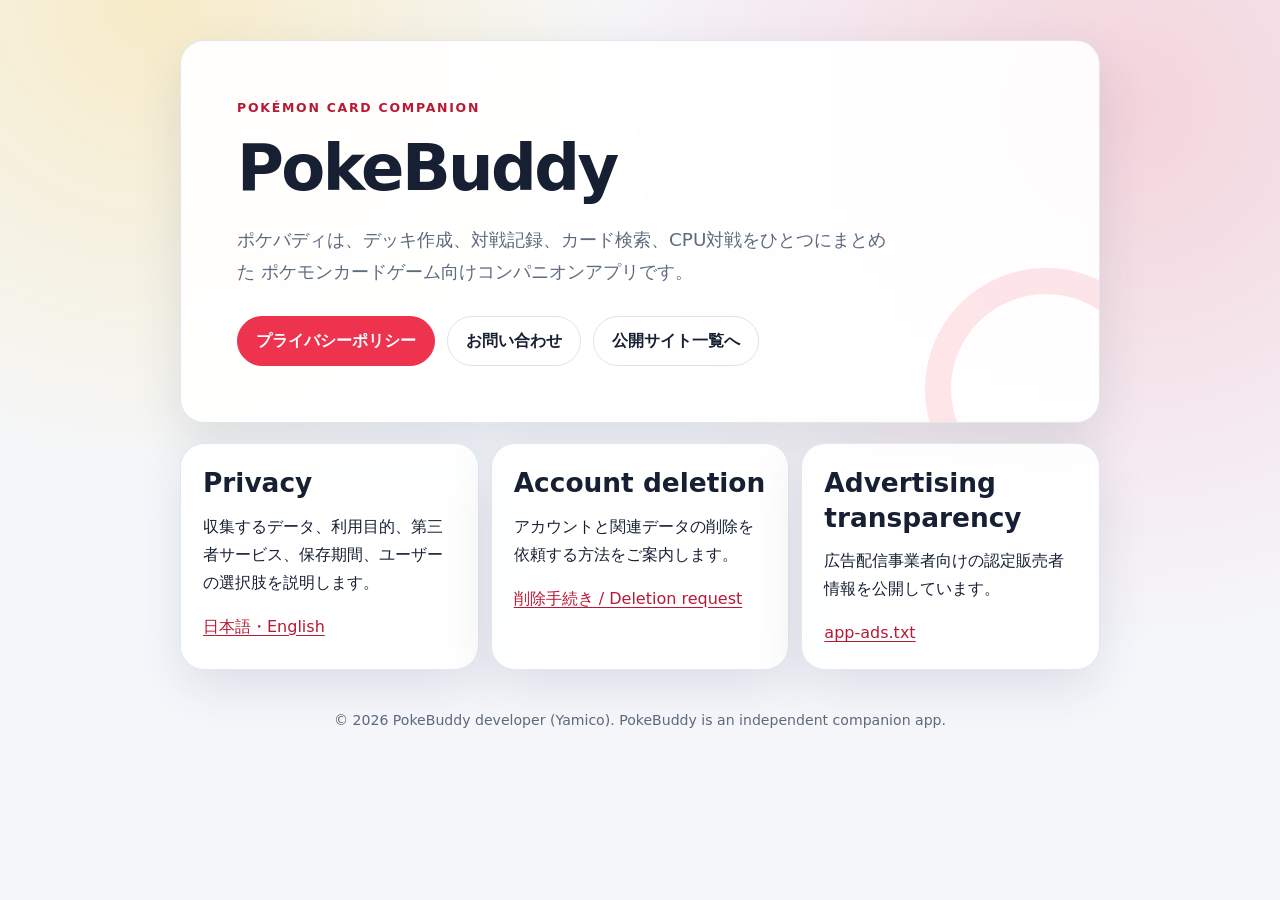
==== pokebuddy/index.html @ 60b8966d "Make the root Pages site a shared project portal" ====
<!doctype html>
<html lang="ja">
  <head>
    <meta charset="utf-8" />
    <meta name="viewport" content="width=device-width, initial-scale=1" />
    <meta
      name="description"
      content="PokeBuddy（ポケバディ）の公式サポート、プライバシーポリシー、アカウント削除案内。"
    />
    <meta name="theme-color" content="#ee334e" />
    <title>PokeBuddy | ポケバディ</title>
    <link rel="stylesheet" href="/assets/styles.css" />
  </head>
  <body>
    <main class="shell">
      <section class="hero">
        <p class="eyebrow">Pokémon card companion</p>
        <h1>PokeBuddy</h1>
        <p class="lead">
          ポケバディは、デッキ作成、対戦記録、カード検索、CPU対戦をひとつにまとめた
          ポケモンカードゲーム向けコンパニオンアプリです。
        </p>
        <div class="actions">
          <a class="button" href="/pokebuddy/privacy/">プライバシーポリシー</a>
          <a
            class="button secondary"
            href="mailto:kurohune538@gmail.com?subject=PokeBuddy%20support"
            >お問い合わせ</a
          >
          <a class="button secondary" href="/">公開サイト一覧へ</a>
        </div>
      </section>

      <section class="card-grid" aria-label="サポート情報">
        <article class="card">
          <h2>Privacy</h2>
          <p>
            収集するデータ、利用目的、第三者サービス、保存期間、ユーザーの選択肢を説明します。
          </p>
          <a href="/pokebuddy/privacy/">日本語・English</a>
        </article>
        <article class="card">
          <h2>Account deletion</h2>
          <p>アカウントと関連データの削除を依頼する方法をご案内します。</p>
          <a href="/pokebuddy/delete-account/">削除手続き / Deletion request</a>
        </article>
        <article class="card">
          <h2>Advertising transparency</h2>
          <p>広告配信事業者向けの認定販売者情報を公開しています。</p>
          <a href="/app-ads.txt">app-ads.txt</a>
        </article>
      </section>

      <footer class="footer">
        <p>
          © 2026 PokeBuddy developer (Yamico). PokeBuddy is an independent
          companion app.
        </p>
      </footer>
    </main>
  </body>
</html>
---- assets/styles.css ----
:root {
  color-scheme: light dark;
  --bg: #f5f7fb;
  --surface: rgba(255, 255, 255, 0.92);
  --surface-strong: #ffffff;
  --text: #172033;
  --muted: #5e6a7d;
  --line: #dce2ec;
  --brand: #ee334e;
  --brand-dark: #b81935;
  --accent: #ffcc36;
  --shadow: 0 18px 50px rgba(42, 54, 83, 0.12);
  font-family:
    Inter,
    "Hiragino Kaku Gothic ProN",
    "Yu Gothic",
    system-ui,
    -apple-system,
    BlinkMacSystemFont,
    "Segoe UI",
    sans-serif;
}

* {
  box-sizing: border-box;
}

html {
  scroll-behavior: smooth;
}

body {
  margin: 0;
  min-height: 100vh;
  color: var(--text);
  background:
    radial-gradient(
      circle at 12% 0%,
      rgba(255, 204, 54, 0.26),
      transparent 31rem
    ),
    radial-gradient(
      circle at 88% 12%,
      rgba(238, 51, 78, 0.18),
      transparent 34rem
    ),
    var(--bg);
  line-height: 1.75;
}

a {
  color: var(--brand-dark);
  text-underline-offset: 0.2em;
}

a:hover {
  text-decoration-thickness: 2px;
}

.shell {
  width: min(100% - 32px, 920px);
  margin: 0 auto;
  padding: 40px 0 72px;
}

.hero,
.document,
.card {
  border: 1px solid rgba(220, 226, 236, 0.84);
  border-radius: 24px;
  background: var(--surface);
  box-shadow: var(--shadow);
  backdrop-filter: blur(14px);
}

.hero {
  position: relative;
  overflow: hidden;
  padding: clamp(28px, 6vw, 56px);
}

.hero::after {
  position: absolute;
  width: 190px;
  height: 190px;
  right: -68px;
  bottom: -88px;
  border: 26px solid rgba(238, 51, 78, 0.12);
  border-radius: 50%;
  content: "";
}

.eyebrow {
  margin: 0 0 8px;
  color: var(--brand-dark);
  font-size: 0.78rem;
  font-weight: 800;
  letter-spacing: 0.14em;
  text-transform: uppercase;
}

h1,
h2,
h3 {
  line-height: 1.3;
}

h1 {
  margin: 0;
  font-size: clamp(2rem, 7vw, 4rem);
  letter-spacing: -0.04em;
}

h2 {
  margin: 2.25rem 0 0.75rem;
  font-size: clamp(1.28rem, 3vw, 1.65rem);
}

h3 {
  margin: 1.5rem 0 0.35rem;
  font-size: 1.05rem;
}

p,
ul {
  margin-top: 0.65rem;
}

li + li {
  margin-top: 0.35rem;
}

.lead {
  max-width: 650px;
  margin: 14px 0 0;
  color: var(--muted);
  font-size: clamp(1rem, 2.4vw, 1.15rem);
}

.actions,
.card-grid,
.meta {
  display: flex;
  flex-wrap: wrap;
  gap: 12px;
}

.actions {
  margin-top: 28px;
}

.button {
  display: inline-flex;
  min-height: 44px;
  align-items: center;
  justify-content: center;
  padding: 10px 18px;
  border: 1px solid var(--brand);
  border-radius: 999px;
  background: var(--brand);
  color: #ffffff;
  font-weight: 750;
  text-decoration: none;
}

.button.secondary {
  border-color: var(--line);
  background: var(--surface-strong);
  color: var(--text);
}

.card-grid {
  margin-top: 20px;
}

.card {
  flex: 1 1 250px;
  padding: 22px;
}

.card h2 {
  margin-top: 0;
}

.document {
  margin-top: 20px;
  padding: clamp(24px, 6vw, 52px);
}

.meta {
  padding-bottom: 20px;
  border-bottom: 1px solid var(--line);
  color: var(--muted);
  font-size: 0.9rem;
}

.lang-nav {
  display: flex;
  flex-wrap: wrap;
  gap: 10px;
  margin: 22px 0 0;
}

.lang-nav a {
  padding: 7px 13px;
  border: 1px solid var(--line);
  border-radius: 999px;
  background: var(--surface-strong);
  text-decoration: none;
}

.notice {
  margin: 20px 0;
  padding: 16px 18px;
  border-left: 4px solid var(--accent);
  border-radius: 4px 14px 14px 4px;
  background: rgba(255, 204, 54, 0.13);
}

.language-section + .language-section {
  margin-top: 48px;
  padding-top: 38px;
  border-top: 2px solid var(--line);
}

.footer {
  padding: 28px 8px 0;
  color: var(--muted);
  font-size: 0.88rem;
  text-align: center;
}

code {
  padding: 0.15em 0.4em;
  border-radius: 6px;
  background: rgba(94, 106, 125, 0.12);
  overflow-wrap: anywhere;
}

@media (prefers-color-scheme: dark) {
  :root {
    --bg: #10131a;
    --surface: rgba(27, 32, 43, 0.94);
    --surface-strong: #232a38;
    --text: #f5f7fb;
    --muted: #b1bbca;
    --line: #3a4353;
    --brand: #ff4b64;
    --brand-dark: #ff8797;
    --shadow: 0 20px 60px rgba(0, 0, 0, 0.3);
  }
}

@media (max-width: 520px) {
  .shell {
    width: min(100% - 20px, 920px);
    padding-top: 18px;
  }

  .hero,
  .document,
  .card {
    border-radius: 18px;
  }
}
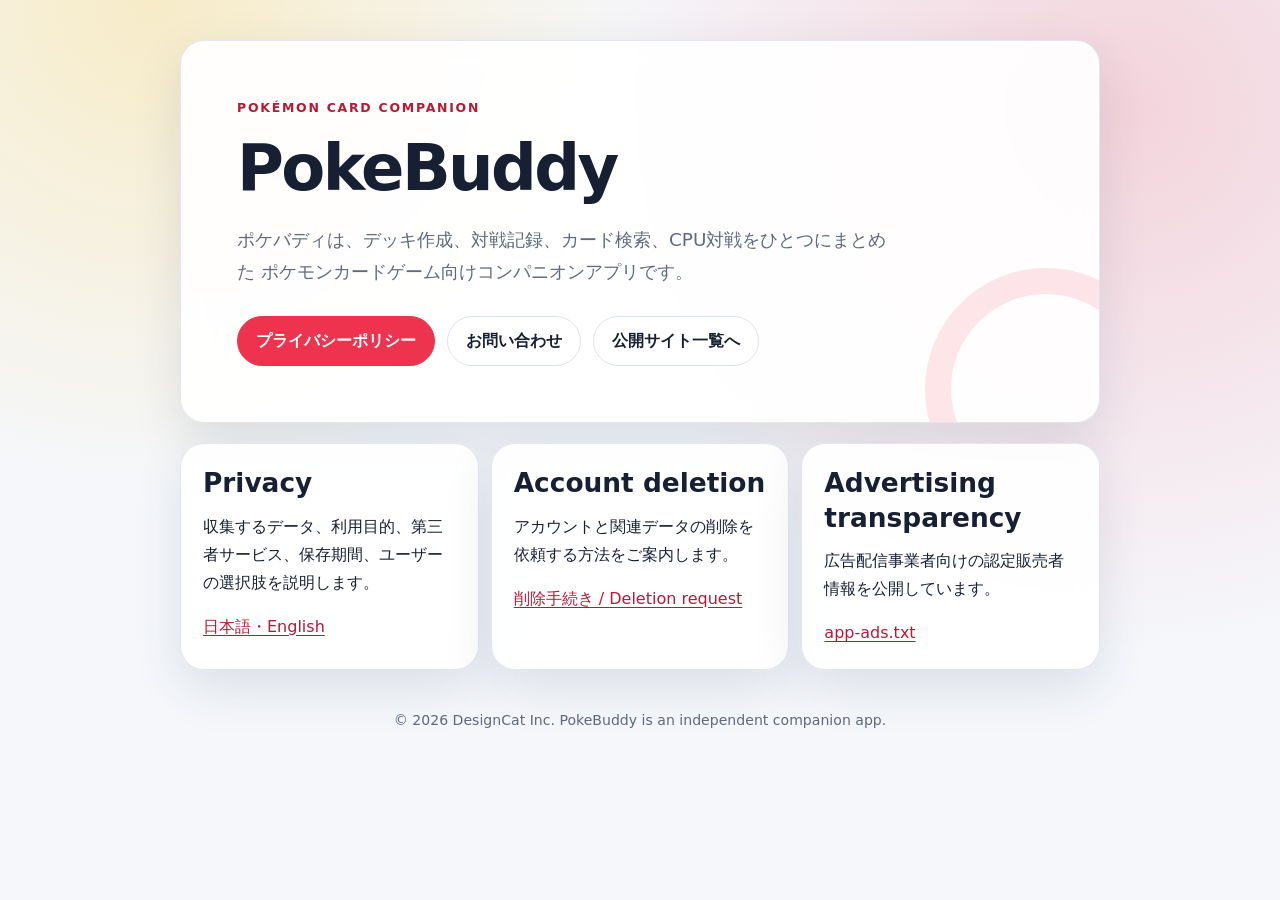
==== commit 9fb9dddf: "docs(pokebuddy): operator name DesignCat Inc. on top and account deletion pages Co-Authored-By: Clau" ====
--- a/pokebuddy/index.html
+++ b/pokebuddy/index.html
@@ -52,10 +52,7 @@
       </section>
 
       <footer class="footer">
-        <p>
-          © 2026 PokeBuddy developer (Yamico). PokeBuddy is an independent
-          companion app.
-        </p>
+        <p>© 2026 DesignCat Inc. PokeBuddy is an independent companion app.</p>
       </footer>
     </main>
   </body>
